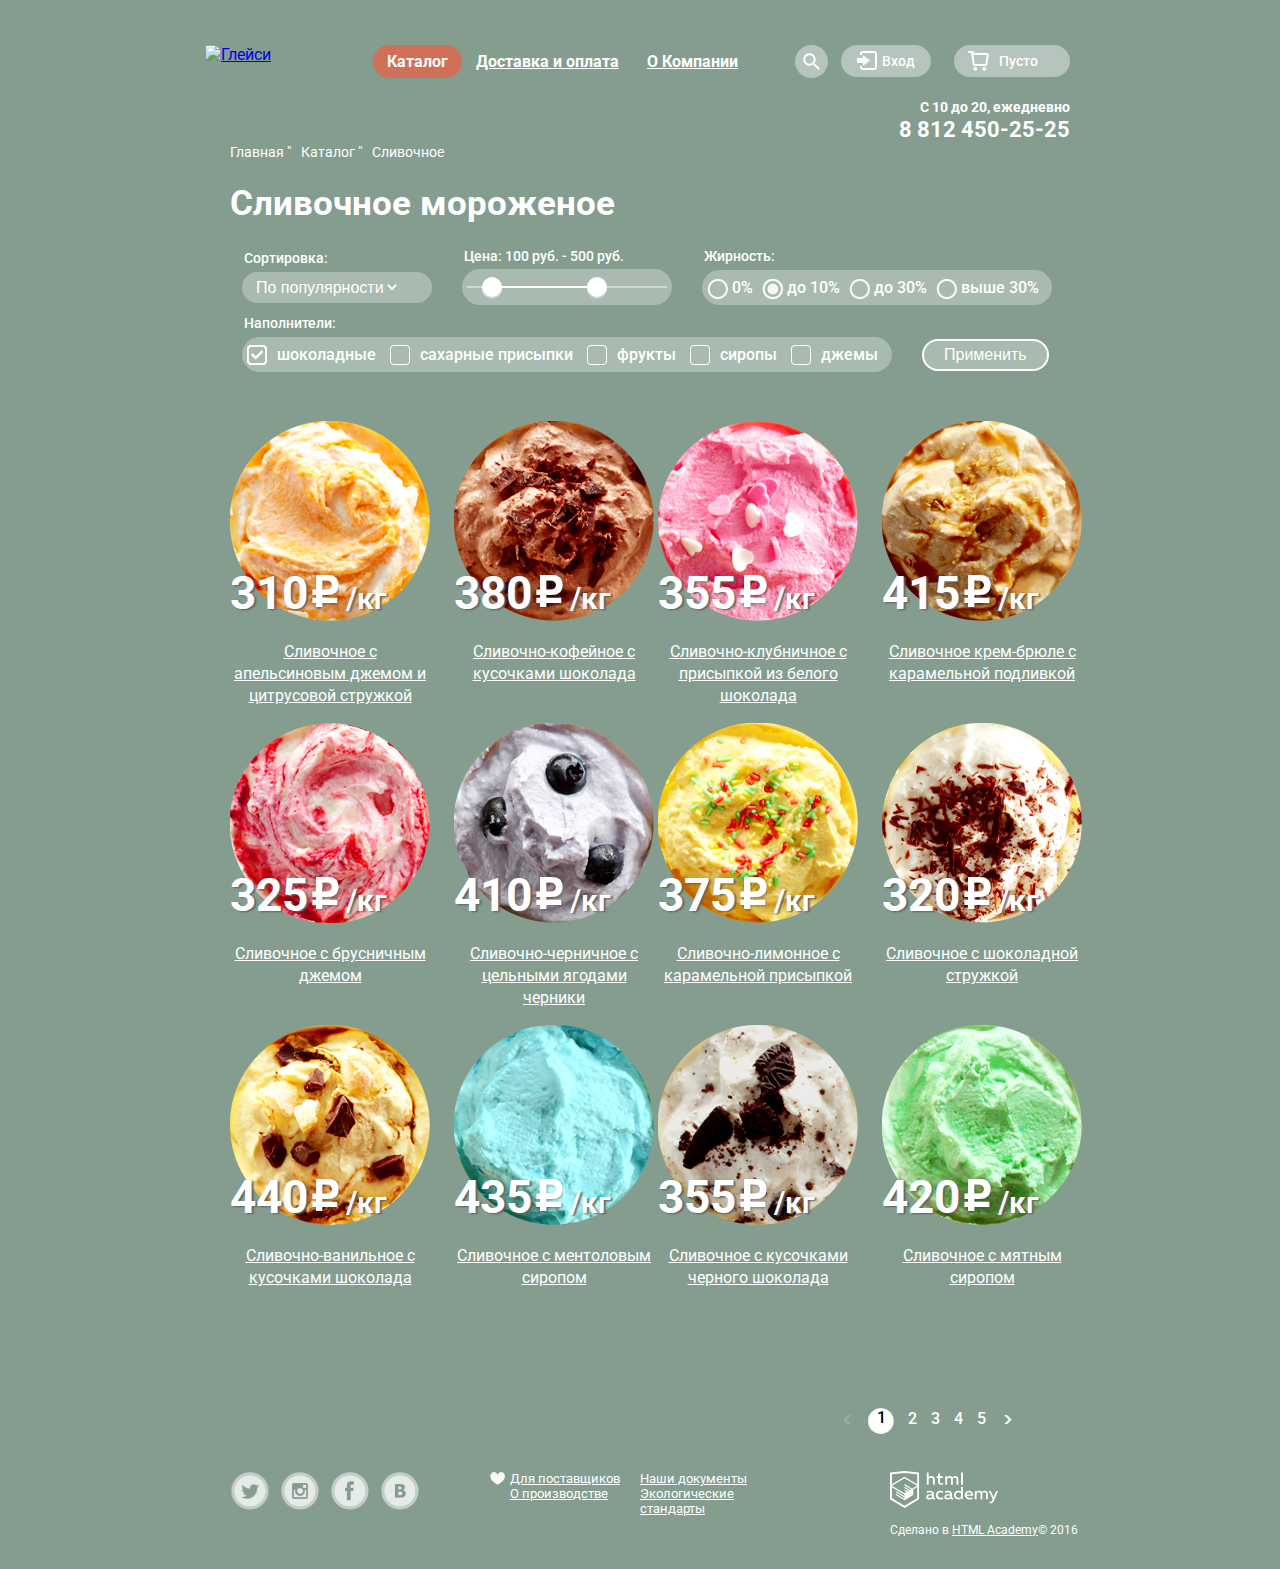
==== catalog.html @ 3b80d5b1 "Финал" ====
<!DOCTYPE html>
<html lang="ru">
  <head>
    <meta charset="utf-8">
    <title>gllacy-catalog</title>
    <link href="https://fonts.googleapis.com/css?family=Roboto:400,500,700,900&amp;subset=latin,cyrillic" rel="stylesheet" type="text/css">
    <link href="css/style.css" rel="stylesheet">
  </head>
  <body>

<div class="container">
  <header class="main_header clearfix">
    <div class="index_logo">
      <a href="index.html" class="logo"><img src="img/logo.svg" width="153" height="63" alt="Глейси"></a>
    </div>
    <nav class="main_navigation">
      <ul>
        <li>
          <a class="active" href="#">Каталог</a>
            <ul class="dropdown">
              <li><a class="new" href="#">Новинки</a></li>
              <li><a class="active" href="catalog.html">Сливочные</a></li>
              <li><a href="#">Щербеты</a></li>
              <li><a href="#">Фруктовый лед</a></li>
              <li><a href="#">Мелорин</a></li>
            </ul>
        </li>
        <li>
          <a href="#">Доставка и оплата</a>
        </li>
        <li>
          <a href="#">О Компании</a>
        </li>
      </ul>
    </nav>
    <div class="user_block">
      <div class="search">
        <i class="icon_search"></i>
        <div class="form_search">
          <form action="#">
            <input name="search" size="310" type="text" placeholder="что ищем?">
          </form>
        </div>
      </div>
      <div class="enter_block">
        <a class="login enter" href="#">Вход</a>
        <div class="enter_form">
          <form class="login_form" action="#" method="post">
            <input class="icon_user" type="text" name="login" placeholder="Электронная почта">
            <input class="icon_password" type="password"  name="password" placeholder="Пароль">
            <div class="clearfix chek">
              <a href="#">Забыли пароль?</a>
              <a href="#">Новая регистрация</a>
            </div>
            <button class="btn clik" type="submit">Войти</button>
          </form>
        </div>
      </div>
      <div class="basket_block">
        <a class="login basket" href="#">Пусто</a>
        <div class="basket_form">
          <table border="1">
            <tr class="level1">
             <td class="close_ic"><button class="close" type="button" title="Закрыть">Закрыть</button></td>
             <td class="image_ic"></td>
             <td class="name_ice_cream">Пломбир с апельсиновым джемом</td>
             <td class="volume_ic">1,5 кг х 200 руб.</td>
             <td class="price_ic">300 руб.</td>
           </tr>
            <tr class="level2">
              <td class="close_ic"><button class="close" type="button" title="Закрыть">Закрыть</button></td>
              <td class="image_ic"></td>
              <td class="name_ice_cream">Клубничный пломбир с присыпкой из белого шоколада</td>
              <td class="volume_ic">1,5 кг х 300 руб.</td>
              <td class="price_ic">450 руб.</td>
            </tr>
          </table>
          <p class="result">Итого: 750 руб.</p>
          <button class="clik btn" type="submit">Оформить заказ</button>
        </div>
      </div>
      <div class="header_contacts">
        С 10 до 20, ежедневно<br>
        <span>8 812 450-25-25</span>
      </div>
    </div>
  </header>

  <main class="content">
    <div class="breadcrumbs">
      <a class="btn-nav" href="index.html"> Главная "</a>
      <a class="btn-nav" href="#"> Каталог "</a>
      <span class="btn-nav"> Сливочное</span>
    </div>

  <div class="container-catalog">
    <h1 class="container-title">Сливочное мороженое</h1>
    <form action="#" method="get">
      <div class="sorting-price-fatness">
      <fieldset class="sorting">
        <legend> Сортировка: </legend>
          <div class="sorting-block">
          <select name="sorting" class="sorting">
            <option value="popular"> По популярности </option>
            <option value="price"> По цене </option>
            <option value="fat"> По жирности </option>
          </select></div>
      </fieldset>
      <fieldset class="price-range">
      <legend> Цена: <span class="100-500rub">100 руб. - 500 руб.</span> </legend>
        <div class="range-controls">
          <div class="scale">
            <div class="bar"></div>
          </div>
          <div class="toggle toggle-min"></div>
          <div class="toggle toggle-max"></div>
        </div>
        </fieldset>

      <fieldset class="fatness">
        <legend> Жирность: </legend>
        <div class="fatness-block">
          <input type="radio" name="fatness" value="0" id="fatness-field-id-0">
            <label for="fatness-field-id-0"> 0% </label>

          <input type="radio" name="fatness" value="10" id="fatness-field-id-10" checked>
            <label for="fatness-field-id-10"> до 10% </label>

          <input type="radio" name="fatness" value="30" id="fatness-field-id-30">
            <label for="fatness-field-id-30"> до 30% </label>

          <input type="radio" name="fatness" value="more30" id="fatness-field-id-more30">
            <label for="fatness-field-id-more30"> выше 30% </label>
            </div>
      </fieldset>
      </div>
      <div class="fillers-submit">
      <fieldset class="fillers">
        <legend> Наполнители: </legend>
          <div class="fillers-block">
          <input type="checkbox" name="fillers" value="cho" id="fillers-field-id-cho" checked>
            <label for="fillers-field-id-cho"> шоколадные </label>

          <input type="checkbox" name="fillers" value="sugar" id="fillers-field-id-sugar">
            <label for="fillers-field-id-sugar"> сахарные присыпки </label>

          <input type="checkbox" name="fillers" value="fruit" id="fillers-field-id-fruit">
            <label for="fillers-field-id-fruit"> фрукты </label>

          <input type="checkbox" name="fillers" value="sirop" id="fillers-field-id-sirop">
            <label for="fillers-field-id-sirop"> сиропы </label>

          <input type="checkbox" name="fillers" value="jam" id="fillers-field-id-jam">
            <label for="fillers-field-id-jam">джемы </label>
            </div>
      </fieldset>
      <fieldset class="fillers-submit">
        <input type="submit" value="Применить">
      </fieldset>
      </div>
    </form>

    <div class="catalog-images">
      <div class="ice-cream">
        <div class="ice-cream-img"><img src="img/1.png" alt="Апельсиновое" width="200" height="200"></div>
        <div class="ice-cream-price"><span class="price-rub">310</span> <span class="rub"></span><span class="kg"> /кг</span></div>
        <p class="hit-text"> Сливочное с апельсиновым джемом и цитрусовой стружкой</p>
      </div>

      <div class="ice-cream">
        <div class="ice-cream-img"><img src="img/2.png" alt="Шоколадное" width="200" height="200"></div>
         <div class="ice-cream-price"><span class="price-rub">380</span> <span class="rub"></span><span class="kg"> /кг</span> </div>
        <p class="hit-text"> Сливочно-кофейное с кусочками шоколада</p>
      </div>

      <div class="ice-cream">
        <div class="ice-cream-img"><img src="img/3.png" alt="Сливочно-клубничное" width="200" height="200"></div>
        <div class="ice-cream-price"><span class="price-rub">355</span> <span class="rub"></span><span class="kg"> /кг</span> </div>

        <p class="hit-text"> Сливочно-клубничное с присыпкой из белого шоколада </p>
      </div>

      <div class="ice-cream">
        <div class="ice-cream-img"><img src="img/4.png" alt="Крем-брюле" width="200" height="200"></div>
        <div class="ice-cream-price"><span class="price-rub">415</span> <span class="rub"></span><span class="kg"> /кг</span> </div>
        <p class="hit-text"> Сливочное крем-брюле с карамельной подливкой </p>
      </div>

      <div class="ice-cream">
        <div class="ice-cream-img"><img src="img/5.png" alt="Брусника" width="200" height="200"></div>
        <div class="ice-cream-price"><span class="price-rub">325</span> <span class="rub"></span><span class="kg"> /кг</span> </div>
        <p class="hit-text"> Сливочное с брусничным джемом </p>
      </div>

      <div class="ice-cream">
        <div class="ice-cream-img"><img src="img/6.png" alt="Черника" width="200" height="200"></div>
        <div class="ice-cream-price"><span class="price-rub">410</span> <span class="rub"></span><span class="kg"> /кг</span> </div>
        <p class="hit-text"> Сливочно-черничное с цельными ягодами черники </p>
      </div>

      <div class="ice-cream">
        <div class="ice-cream-img"><img src="img/7.png" alt="Лимон" width="200" height="200"></div>
        <div class="ice-cream-price"><span class="price-rub">375</span> <span class="rub"></span><span class="kg"> /кг</span> </div>
        <p class="hit-text"> Сливочно-лимонное с карамельной присыпкой </p>
      </div>

      <div class="ice-cream">
        <div class="ice-cream-img"><img src="img/8.png" alt="Сливочно-шоколадное" width="200" height="200"></div>
        <div class="ice-cream-price"><span class="price-rub">320</span> <span class="rub"></span><span class="kg"> /кг</span> </div>
        <p class="hit-text"> Сливочное с шоколадной стружкой </p>
      </div>

      <div class="ice-cream">
        <div class="ice-cream-img"><img src="img/9.png" alt="Сливочно-ванильное" width="200" height="200"></div>
        <div class="ice-cream-price"><span class="price-rub">440</span> <span class="rub"></span><span class="kg"> /кг</span> </div>
        <p class="hit-text"> Сливочно-ванильное с кусочками шоколада </p>
      </div>

      <div class="ice-cream">
        <div class="ice-cream-img"><img src="img/10.png" alt="Ментол" width="200" height="200"></div>
        <div class="ice-cream-price"><span class="price-rub">435</span> <span class="rub"></span><span class="kg"> /кг</span> </div>
        <p class="hit-text"> Сливочное с ментоловым сиропом </p>
      </div>

      <div class="ice-cream">
        <div class="ice-cream-img"><img src="img/11.png" alt="Черный шоколад" width="200" height="200"></div>
        <div class="ice-cream-price"><span class="price-rub">355</span> <span class="rub"></span><span class="kg"> /кг</span> </div>
        <p class="hit-text"> Сливочное с кусочками черного шоколада </p>
      </div>

      <div class="ice-cream">
        <div class="ice-cream-img"><img src="img/12.png" alt="Мятный сироп" width="200" height="200"></div>
        <div class="ice-cream-price"><span class="price-rub">420</span> <span class="rub"></span><span class="kg"> /кг</span> </div>
        <p class="hit-text"> Сливочное с мятным сиропом </p>
      </div>
      <div class="pagination">
        <div class="pagination-float">
        <a class="btn-catalog1" href="#"><span class="page-back">  </span> </a>
        <a class="btn-catalog2" href="#"><span class="page-black">1</span></a>
        <a class="btn-catalog" href="#">2</a>
        <a class="btn-catalog" href="#">3</a>
        <a class="btn-catalog" href="#">4</a>
        <a class="btn-catalog" href="#">5</a>
        <a class="btn-catalog1" href="#"> <span class="page-up">  </span></a>
        </div>
    </div>
    </div>
    </div>
  </main>


 <footer class="main-footer">
        <div class="container clearfix">
          <section class="footer-social">
            <a class="social-btn social-btn-twi" href="#"></a>
            <a class="social-btn social-btn-inst" href="#"></a>
            <a class="social-btn social-btn-fb" href="#"></a>
            <a class="social-btn social-btn-vk" href="#"></a>
          </section>
          <section class="footer-contacts">
            <a class="f-btn favourite" href="#">Для поставщиков</a>
            <a class="f-btn" href="#">Наши документы</a>
            <a class="f-btn" href="#">О производстве</a>
            <a class="f-btn" href="#">Экологические стандарты</a>
          </section>
          <section class="footer-copyright">
            <a class="btn" href="https://htmlacademy.ru"><img src="img/logo2.svg" alt="html academy"></a>
            <p>Сделано в  <a class="btn" href="https://htmlacademy.ru">HTML Academy</a>© 2016</p>
          </section>
        </div>
      </footer>
      </div>
        <script src="js/script.js"></script>
  </body>
</html>
---- css/style.css ----
body {
  min-width: 900px;
  margin: 0;
  background: #849d8f  no-repeat;
  background-size: 1062px auto;
  font-family: "Roboto", "Arial", sans-serif;
}
.main-header {

    outline-color: #fc6d0d;
}
.clearfix::after {
  content: "";

  display: table;
  clear: both;
}
.container {
  width: 860px;
  padding: 0 20px;
  margin: 0 auto;
}

/*MAIN-NAVIGATION*/

.index_logo {
  float: left;
  width: 168px;
  height: 64px;
  margin-top: 22px;
  margin-left: -5px;
}
.main_header {
  padding-top: 23px;
  -webkit-box-sizing: border-box;
   -moz-box-sizing: border-box;
        box-sizing: border-box;
}

.main_navigation{
  float: left;
  margin-top:22px;
}

.main_navigation ul {
  margin: 0;
  padding: 0;

  list-style: none;
  font-size: 0;
}

.main_navigation ul li {
  display: inline-block;
  vertical-align: top;
  position: relative;
  border-radius: 20px;

  font-size: 16px;
  line-height: 21px;
  font-weight: 700;
}

.main_navigation a {
  display: block;
  padding: 6px 14px;
  color: #fff;
  border-radius: 20px;
  text-decoration: underline;
}

.main_navigation .dropdown {
  position: absolute;
  top: 40px;
  width: 144px;
  background: #f8f7f4;
  border-radius: 10px;
  display: none;
  z-index: 10;
}

.main_navigation .dropdown li {
  display: block;
}

.dropdown li:first-child a:hover {
  border-radius: 10px 10px 0 0;
}

.dropdown li:last-child a:hover {
  border-radius: 0 0 10px 10px;
}

.main_navigation .dropdown::before {
  content: "";
  height: 15px;
  display: block;
  background: transparent;
  position: absolute;
  top: -10px;
  width: 100%;
}

.dropdown a {
  font-size: 14px;
  line-height: 18px;
  font-weight: 400;
  color: #343434;
  padding: 9px 0 9px 20px;
  border-radius: 0;

  text-decoration: none;
}

.main_navigation li:hover .dropdown {
  display: block;
}

.dropdown li a:hover {
  background: #fbded7;
}

.dropdown li a:active {
  background: #f6b5a5;
}

.main_navigation li a.active {
  background: #d07058;
  color: #fff;
  text-decoration: none;
}

li .new {
  border-bottom: 1px solid #d1d0ce;
}

a.new {
  display: block;
  font-size: 16px;
  line-height: 21px;
  font-weight: 700;
}

.main_navigation li:hover {
  background: #f8f7f4;
  border-radius: 20px;
}

.main_navigation li:active {
  background: #ededed;
  box-shadow: inset 0 4px 3px #696969;
}

.main_navigation li:hover a {
  color: #333;
  text-decoration: none;
}

.main_navigation li:hover a.active {
  color: #fff;
}

.ice-cream-wrap {
  overflow: hidden;
}

/*USER-BLOCK*/

.user_block {
  text-align: right;
  margin-top: 22px;
  float: right;
}

.search {
  position: relative;
  display: inline-block;
  margin-right: 7px;
  vertical-align: middle;
}

.search:hover .icon_search {
  background: #f8f7f4 url("../img/user_blog.png") 3px -142px no-repeat;
}
.icon_search {
  position: relative;
  display: block;
  width: 33px;
  height: 33px;
  border-radius: 100%;
  background: rgba(255, 255, 255, 0.4) url("../img/user_blog.png") 3px -115px no-repeat;
}
.search:hover .form_search {
  display: inline-block;
  vertical-align: top;
}

.form_search {
  position: absolute;
  display: none;
  right: 0px;
  top: 37px;

  font-size: 14px;
  line-height: 24px;
  color: #999;
  font-weight: 400;
  background: #f8f7f4;
  padding: 15px;
  border-radius: 5px;
  cursor: pointer;
}

 .form_search::before{
  content: "";
  height: 15px;
  display: block;
  background: transparent;
  position: absolute;
  top: -10px;
  width: 100%;
}

input {
  cursor: pointer;
  color: #333;
}

.form_search input {
  width: 312px;
  border: 1px solid #d3d3d2;
  border-radius: 5px;
  padding: 10px 0 10px 13px;
  box-sizing: border-box;
  height: 40px;
}

.form_search:hover input {
  border: 2px solid #9a9a9a;
  box-sizing: border-box;
  padding: 0 12px;
}

.form_search:focus input {
  border: 2px solid #8fbdec;
  border-radius: 5px;
  }

.login {
  left: 0;
  display: inline-block;
  vertical-align: middle;

  font-size: 14px;
  line-height: 18px;
  color: #fff;
  font-weight: 500;
  text-decoration: none;
  border-radius: 20px;
  background: rgba(255, 255, 255, 0.4);
}

.login:hover {
  background: #f8f7f4;
  color: #333;
}

.enter_block {
  display: inline-block;
  vertical-align: top;
  position: relative;
}

.enter_block:hover .enter {
  background: #f8f7f4;
  color: #333;
}

.enter_block:hover .enter::before {
  background-position: -5px -94px;
}

.enter {
  position: relative;
  padding: 7px 16px 7px 41px;
}

.enter::before {
  content: "";
  position: absolute;
  top: 5px;
  left: 16px;
  width: 22px;
  height: 22px;
  background: url("../img/user_blog.png") -5px -64px no-repeat;
}

.enter:hover::before {
  background-position: -5px -94px;
}

.enter_form {
  display: none;
  position: absolute;
  right: 0;
  top: 36px;
  width: 271px;
  border-radius: 10px;
  padding: 20px 15px 10px 15px;
  color: #333;
  z-index: 10;
  background: #f8f7f4;
  -webkit-box-sizing: border-box;
   -moz-box-sizing: border-box;
        box-sizing: border-box;
}

.enter_form::before{
 content: "";
 height: 15px;
 display: block;
 background: rgba(255, 255, 255, 0);
 position: absolute;
 top: -10px;
 width: 100%;
}

.enter_form a {
  font-size: 13px;
  line-height: 24px;
  color: #333;
  font-weight: 400;
}

.enter_block:hover .enter_form {
  display: block;
}

input.icon_password, input.icon_user {
  width: 241px;
  margin-bottom: 9px;
  padding: 9px 0 6px 11px;

  font-size: 14px;
  line-height: 24px;
  color: #333;

  background-color: #fff;
  border: 1px solid #d3d3d2;
  border-radius: 6px;
  -webkit-box-sizing: border-box;
   -moz-box-sizing: border-box;
        box-sizing: border-box;
}

.enter_form .btn {
  margin-right: 12px;
  margin-top: 3px;
  padding: 5px 27px;
}

.chek {
  float: right;
  display: inline-block;
  vertical-align: top;
  width: 125px;
  text-align: left;
}

.basket_block {
  display: inline-block;
  vertical-align: top;
  position: relative;
}

.basket_block:hover .basket {
  background: #f8f7f4;
  color: #333;
}

.basket_block:hover .basket::before {
  background-position: -5px -35px;
}

.basket {
  position: relative;
  padding: 7px 32px 7px 45px;
  margin-left: 10px;
}

.basket::before {
  content: "";
  position: absolute;
  top: 6px;
  left: 14px;
  width: 21px;
  height: 20px;
  margin: 0;
  font-size: 0;
  background: url("../img/user_blog.png") -5px -5px no-repeat;
}

.basket:hover::before {
  background-position: -5px -35px;
}

.basket_form .btn {
  font-size: 15px;
  padding: 5px 22px;
  margin-top: 15px;
  float: right;
}

.basket_form {
  display: none;
  position: absolute;
  text-align: left;
  right: 0px;
  top: 37px;
  width: 539px;
  border-radius: 10px;
  padding: 6px 16px 20px 8px;
  z-index: 10;
  background: #f8f7f4;
  -webkit-box-sizing: border-box;
  -moz-box-sizing: border-box;
  box-sizing: border-box;
}

.basket_block:hover .basket_form {
  display: block;
}

.basket_form table {
  font-size: 13px;
  line-height: 17px;
  font-weight: 400;
  color: #333;
  border: none;
  margin-top: 7px;
  margin-bottom: 29px;
}

.basket_form tr {
  height: 54px;
  vertical-align: center;
}

.basket_form td {
  border: none;
}

.close_ic {
  position: relative;
  width: 25px;
  width: 11px;
  height: 11px;
  background:  url("../img/Х.png") no-repeat 50% 50%;

}

.close_ic button {
  left: 0px;
}

.image_ic {
 width: 40px;
 height: 34px;
 background:  url("../img/Х.png") no-repeat 50% 50%;
}

.level1 .image_ic {
  background: url("../img/icecream_mini_1.png") 5px 10px no-repeat;
}

.level2 .image_ic {
  background: url("../img/icecream_mini_2.png") 5px 10px no-repeat;
}

.name_ice_cream {
  padding-left: 15px;
  width: 230px;
}

.level2 .name_ice_cream {
  padding-top: 13px;
}

.volume_ic {
  width: 128px;
  text-align: end;
}

.price_ic {
  width: 75px;
  text-align: end;
  padding-right:16px;
}

p.result {
  font-size: 15px;
  font-weight: 700;
  line-height: 19px;
  color: #333;
  margin-top: 5px;
  margin-right: 5px;
  text-align: right;
}

.basket_form::before{
 content: "";
 height: 15px;
 display: block;
 background: rgba(255, 255, 255, 0);
 position: absolute;
 top: -10px;
 width: 100%;
}

.header_contacts {
  margin-top: 20px;
  font-size: 14px;
  line-height: 18px;
  color: #fff;
  font-weight: 700;
}

.header_contacts span {
  font-size: 22px;
  line-height: 28px;
}

.clik {
  background: #f26843;
  background: -moz-linear-gradient(top, #f26843 0%, #e74a35 100%);
  background: -webkit-linear-gradient(top, #f26843 0%, #e74a35 100%);
  background: linear-gradient(to bottom, #f26843 0%, #e74a35 100%);
  border-radius: 100px;
  box-shadow: 0 2px 2px rgba(172, 16, 0, 0.64);
}

.clik:hover {
  background: -moz-linear-gradient(top, #f58669 0%, #ec6f5e 100%);
  background: -webkit-linear-gradient(top, #f58669 0%, #ec6f5e 100%);
  background: linear-gradient(to bottom, #f58669 0%, #ec6f5e 100%);
  box-shadow: 0 2px 2px rgba(172, 16, 0, 1);
  }

.clik:active {
  background: -moz-linear-gradient(top, #d84732 0%, #e1613e 100%);
  background: -webkit-linear-gradient(top, #d84732 0%, #e1613e 100%);
  background: linear-gradient(to bottom, #d84732 0%, #e1613e 100%);
  box-shadow: inset 0 2px 2px rgba(172, 16, 0, 1);
  }



/*СЛАЙДЕР*/
body > input[type="radio"] {
  display: none;
}
.site-wrapper{
	min-width: 900px;
	min-height: 100vh; /* для демо */

	background-repeat: no-repeat;
	transition: background-image 0.5s ease,
	background-color 0.5s ease;

}
.site-wrapper:before,
.site-wrapper:after {
  content: "";

  visibility: hidden;
}

.site-wrapper:before,
.site-wrapper:after {
  background-image: url("../img/icecream.png") ;
}

.site-wrapper:after {
  background-image: url("../img/icecream.png") ;
}
.content-wrapper {
  width: 900px;
  margin: 0 auto;
  padding: 0 20px;
}
.slider {
  position: relative;

  padding-top: 270px;

  text-align: center;
  color: #ffffff;
}
.slide {
  display: none;
}
.slide-title {
  width: 700px;
  margin: 0 auto;
  margin-bottom: 30px;

  font-weight: 800;
  font-size: 60px;
}
.slide-btn {
  display: inline-block;
  padding: 12px 50px;

  font-weight: 600;
  font-size: 31px;
  line-height: 41px;
  vertical-align: top;
  color: #ffffff;
  text-decoration: none;
  text-shadow: 0 2px 5px rgba(160, 32, 11, 0.76);

  background: #f26843;
  background:    -moz-linear-gradient(top, #f26843 0%, #e74a35 100%);
  background: -webkit-linear-gradient(top, #f26843 0%, #e74a35 100%);
  background:         linear-gradient(to bottom, #f26843 0%, #e74a35 100%);
  border-radius: 100px;
  box-shadow: 0 2px 2px rgba(172, 16, 0, 0.64);
}
.slide-btn:hover {
  background:    -moz-linear-gradient(top, #f58669 0%, #ec6f5e 100%);
  background: -webkit-linear-gradient(top, #f58669 0%, #ec6f5e 100%);
  background:         linear-gradient(to bottom, #f58669 0%, #ec6f5e 100%);
  box-shadow: 0 2px 2px rgba(172, 16, 0, 1);
}

.slide-btn:active {
  background:    -moz-linear-gradient(top, #d84732 0%, #e1613e 100%);
  background: -webkit-linear-gradient(top, #d84732 0%, #e1613e 100%);
  background:         linear-gradient(to bottom, #d84732 0%, #e1613e 100%);
  box-shadow: inset 0 2px 2px rgba(172, 16, 0, 1);
}
.slider-controls {
  position: absolute;
  bottom: 25px;
  left: 0;
  z-index: 20;

  font-size: 0;
}
.slider-controls label {
  display: inline-block;
  width: 17px;
  height: 17px;
  margin-right: 8px;

  vertical-align: top;

  background-color: transparent;
  border: 2px solid #ffffff;
  border-radius: 50%;
  cursor: pointer;
}

#btn-1:checked ~ .site-wrapper #slide1,
#btn-2:checked ~ .site-wrapper #slide2,
#btn-3:checked ~ .site-wrapper #slide3 {
  display: block;
}
#btn-1:checked ~ .site-wrapper {
  background: #849d8f url("../img/icecream.png") 50% 0 no-repeat;
}

#btn-2:checked ~ .site-wrapper {
  background: #8996a6 url("../img/icecream2.png") 50% 0 no-repeat;
}

#btn-3:checked ~ .site-wrapper {
  background: #9d8b84 url("../img/icecream3.png") 50% 0 no-repeat;
}

#btn-1:checked ~ .site-wrapper label[for="btn-1"],
#btn-2:checked ~ .site-wrapper label[for="btn-2"],
#btn-3:checked ~ .site-wrapper label[for="btn-3"] {
  background-color: #ffffff;
}

.clearfix::after {
  content: "";

  display: table;
  clear: both;
}


/*МАЛИНКА ДАРОМ*/

.promo {
  width: 860px;
  margin:40px auto 40px;
  height:229px;
}
.promo-block {
  width: 420px;
  min-height: 229px;
  color:white;
  padding: 23px 20px;
  font-weight:bold;
  box-sizing: border-box;
}
.promo-left{
	float: left;
	background-image:  url("../img/malina_bg.png");
	margin-right:20px;
}
.promo-right{
	float: right;
	background-image:  url("../img/choco_bg.png");
}
.promo-title {
	font-size:35px;
	line-height: 1;
	color: inherit;
  margin: 0;
}
.promo-text {
	font-size: 18px;
  line-height: 20px;
  margin: 0;
  padding-top:20px;
}
.btn-3{
	display: inline-block;
  padding: 12px 25px;

  font-weight: 600;
  font-size: 18px;
  line-height: 28px;
  vertical-align: top;
  color: #ffffff;
  text-decoration: none;
  text-shadow: 0 2px 5px rgba(160, 32, 11, 0.76);

  background: #f26843;
  background:    -moz-linear-gradient(top, #f26843 0%, #e74a35 100%);
  background: -webkit-linear-gradient(top, #f26843 0%, #e74a35 100%);
  background:         linear-gradient(to bottom, #f26843 0%, #e74a35 100%);
  border-radius: 100px;
  box-shadow: 0 2px 2px rgba(172, 16, 0, 0.64);
}
.btn-3:hover{
  background:    -moz-linear-gradient(top, #f58669 0%, #ec6f5e 100%);
  background: -webkit-linear-gradient(top, #f58669 0%, #ec6f5e 100%);
  background:         linear-gradient(to bottom, #f58669 0%, #ec6f5e 100%);
  box-shadow: 0 2px 2px rgba(172, 16, 0, 1);
}

.btn-3:active {
  background:    -moz-linear-gradient(top, #d84732 0%, #e1613e 100%);
  background: -webkit-linear-gradient(top, #d84732 0%, #e1613e 100%);
  background:         linear-gradient(to bottom, #d84732 0%, #e1613e 100%);
  box-shadow: inset 0 2px 2px rgba(172, 16, 0, 1);
}
.btn-3 {
  position: relative;
  left:190px;
  bottom:-20px;
}


/*КАРТИНКИ ГЛАВНАЯ*/

.ice-cream-list {
  font-size: 0;
}
.ice-cream {
  display: inline-block;
  vertical-align: top;
  margin: 0 20px 0 0;
  width: 200px;
  font-size: 16px;
  position: relative;
}
.ice-cream:hover{
  background-color: #a7b8ad;
}
.ice-cream:nth-child(2n) {
  margin: 0;
}
.ice-cream-img img{
	display:inline-block;
}

.hit-text{
  font-size: 16px;
  color:white;
  text-decoration: underline;
  text-align: center;
  line-height: 22px;
}


.hit{
  position: absolute;
  top:10px;
  display: inline-block;
  width: 61px;
  height: 61px;
  border-radius: 100px;
  text-decoration: none;
   background-image: url("../img/hit2.png");
}
.ice-cream-price {
  position: absolute;
  top: 145px;
}
.price-rub{
  font-size: 46px;
  color:white;
  text-shadow:#606261 2px 1px 2px;
  font-weight: 700;
}
.rub{
  display: inline-block;
  width:27px;
  height: 36px;
  text-shadow:#606261 2px 1px 2px;
  background:  url("../img/rubl.svg") no-repeat 50% 50%;
}
.kg{
  font-size: 30px;
  color:white;
  text-shadow:#606261 2px 1px 2px;
  font-weight: 600;
}



/*ВАФЛЯ*/

.info {
	background-image:  url("../img/vafl_bg.jpg");
	border-radius: 10px;
  padding: 30px 20px;
  margin: 40px auto 40px;
}
.info-list{
  font-size: 0;
}
.info-item {
  width: 400px;
  display: inline-block;
  vertical-align: top;
  margin: 0 20px 10px 0;
  padding: 0 0 0 50px;
  box-sizing: border-box;
  font-size: 16px;
  line-height: 22px;
  color:black;
  position: relative;
}
.info-item img {
  position: absolute;
  left: 0;
  top: 0;
}
.info-item:nth-child(2n) {
  margin: 0 0 10px;
}
.info-title{
  font-size: 24px;
  line-height: 30px;
  font-weight: 500;
  color:#323232;
  margin: 0 0 10px;
  max-width: 720px;
}
.info-text {
  margin: 0;
}
/*10 способов сервировки + почта*/

.news-mailng {
  margin: 20px 0;
}
.news {
	float:left;
	width: 420px;
  padding: 20px;
  box-sizing: border-box;
	min-height: 220px;
	background-image:  url("../img/strawberry_bg.png");

}
.news-text{

	font-size:16px;
	line-height:normal;
	color:#353535;
	font-weight:medium;
	font-weight: 500;
}
.news-10-sposobov{
	font-size:24px;
	line-height:normal;
	color:#353535;
	font-weight:bold;
  font-weight: 700;

}
.news-10-sposobov:hover{
  color:#ec593c;
}
.mailing{
	float:right;
	width: 420px;
	min-height: 220px;
	background-image: url("../img/email_bg.png");


}
.mailng-text{
	font-size:16px;
	line-height:normal;
	color:#353535;
	font-weight:bold;
  margin-left:20px;


}
.email-form{
  margin-left: 20px;
}
.email-form input[type="text"]{

  color: #999999;
  font-size: 14px;
  font-weight: 400;
  margin: 0;
  margin-bottom: 10px;
  padding: 8px 8px;
  padding-right: 40px;
  border-radius: 5px;
}
.email-form .email-btn{
  display: inline-block;
  padding: 10px 20px;

  font-weight: 700;
  font-size: 15px;
  line-height: 24px;
  vertical-align: top;
  color: #ffffff;
  text-decoration: none;
  text-shadow: 0 2px 5px rgba(160, 32, 11, 0.76);

  background: #f26843;
  background:    -moz-linear-gradient(top, #f26843 0%, #e74a35 100%);

  background:         linear-gradient(to bottom, #f26843 0%, #e74a35 100%);
  border-radius: 100px;

}

.email-btn:hover{
  background:    -moz-linear-gradient(top, #f58669 0%, #ec6f5e 100%);
  background: -webkit-linear-gradient(top, #f58669 0%, #ec6f5e 100%);
  background:         linear-gradient(to bottom, #f58669 0%, #ec6f5e 100%);
  box-shadow: 0 2px 2px rgba(172, 16, 0, 1);
}



.map{

	min-height: 429px;
	background:  url("../img/map.jpg") 50% 50% no-repeat;
}
.map .pin-image{
  position: relative;;
  top: 100px;
  left:600px;
  display: inline-block;
  width: 218px;
  height: 139px;
  background: url("../img/pin.png") no-repeat 10% 50%;

}
.map-address form{
  display: none;
}
.map-address .address-btn:hover form{
display: block;
}
.map .container{
	position:relative;
	top:-100px;
	left:250px;
	width:302px;
	height:307px;
	border-radius: 5%;
	background-color: white;
	padding-left:30px;
	padding-top:30px;
}



}
.address-text-1{

font-weight: 400;
	font-size:14px;
	line-height:20px;
	color:black;
	text-align: left;

}
.address-text-2{

  font-weight: 700;
	font-size:18px;
	font-weight: bold;
	line-height:24px;
	color:black;
	text-align: left;
  margin-top: -15px;

}

.address-btn{
	display: inline-block;
  padding: 12px 25px;

  font-weight: 600;
  font-size: 18px;
  line-height: 28px;
  vertical-align: top;
  color: #ffffff;
  text-decoration: none;
  text-shadow: 0 2px 5px rgba(160, 32, 11, 0.76);

  background: #f26843;
  background:    -moz-linear-gradient(top, #f26843 0%, #e74a35 100%);
  background: -webkit-linear-gradient(top, #f26843 0%, #e74a35 100%);
  background:         linear-gradient(to bottom, #f26843 0%, #e74a35 100%);
  border-radius: 100px;
  box-shadow: 0 2px 2px rgba(172, 16, 0, 0.64);
}
}
.address-btn:hover{
  background:    -moz-linear-gradient(top, #f58669 0%, #ec6f5e 100%);
  background: -webkit-linear-gradient(top, #f58669 0%, #ec6f5e 100%);
  background:         linear-gradient(to bottom, #f58669 0%, #ec6f5e 100%);
  box-shadow: 0 2px 2px rgba(172, 16, 0, 1);
}

.address-btn:active {
  background:    -moz-linear-gradient(top, #d84732 0%, #e1613e 100%);
  background: -webkit-linear-gradient(top, #d84732 0%, #e1613e 100%);
  background:         linear-gradient(to bottom, #d84732 0%, #e1613e 100%);
  box-shadow: inset 0 2px 2px rgba(172, 16, 0, 1);
}
.address-btn {
  position: relative;
  bottom:0px;
  left:25px;
}
.name-form {
  position: absolute;
}
.map-address {
  position: relative;
}
.name-form label {
  display: block;
  padding: 20px 25px;
  border-radius: 10px;
  background: #f8f7f4;
}
.name-form input[type="text"]{
  width: 265px;
  border: 1px solid rgba(178,178,178,.52);
  display: block;
  color: #9b9b9b;
  font-size: 16px;
  font-weight: 400;
  line-height: 42px;
  height: 42px;
  padding: 0 14px;
  border-radius: 5px;
}

/*FOOTER*/

.main-footer {
  margin: 0;
  padding-top: 20px;
  padding-bottom: 20px;
}

.footer-social{
	float:left;
	width: 220px;
  font-size: 0;

}
.footer-social a {
  margin-right: 10px;
}
.social-btn{
  width:40px;
  height:40px;
  font-size: 0;
  display: inline-block;
  vertical-align: top;
  position: relative;


}
.social-btn::before{
  content: "";
  position: absolute;
  top: 50%;
  left:50%;
    transform: translate(-50%, -50%);
  background-image: url("../img/sprite.png");
  background-repeat: no-repeat;
}
.social-btn-twi::before{
  width: 39px;
  height: 38px;
  background-position: -5px -527px;
}
.social-btn-inst::before{
 width: 38px;
    height: 38px;
    background-position: -5px -361px;
}
.social-btn-fb::before{
    width: 38px;
    height: 38px;
    background-position: -5px -204px;
}
.social-btn-vk::before{
    width: 38px;
    height: 38px;
    background-position: -5px -625px;
}

.footer-contacts{
	float:left;
	width: 320px;

  color: white;
  padding: 0 0 0 60px;
  box-sizing: border-box;
  font-size: 0;
}

.footer-contacts a{
  font-size: 13px;
  color:white;
  display: inline-block;
  vertical-align: top;
  width: 50%;
  box-sizing: border-box;
}
.footer-contacts::before{
  content: "";
  position: absolute;
  top: 50%;
  left:50%;
    transform: translate(-50%, -50%);
  background-image: url("../img/sprite.png");
  background-repeat: no-repeat;
}
.footer-contacts a:hover{
  color:#ec593c;
}
.footer-copyright{
	float:right;
	width: 200px;
  color:white;
  font-size: 12px;
}
.footer-copyright a{
  color:white;
}
/*Каталог*/
.content{
  width: 860px;
  padding: 0 20px;
  margin: 0 auto;
}
.breadcrumbs{
  width: 250px;
  min-height: 15px;
  font-weight: 400;
  font-size: 14px;
  color:white;
  text-decoration: none;

  margin-bottom: 10px;
  text-align: left;
}
.breadcrumbs a{

  color:white;
  text-decoration: none;
}
.btn-nav{
  margin-right:7px;
}


.search,
.enter,
.basket {
  display: inline-block;
  vertical-align: top;
}
.search,
.enter {
  margin: 0 9px 0 0;
}
.favourite {
  position: relative;
}
.favourite::after {
  content: "";
  position: absolute;
  width: 15px;
  height: 13px;
  background-position: -5px -252px;
  background-image: url("../img/sprite.png");
  background-repeat: no-repeat;
  left: -20px;
  top: 1px;
}
/*SPTITES*/
.sprite {
    background-image: url("../img/sprite.png");
    background-repeat: no-repeat;
    display: block;
}

.sprite {
    width: 11px;
    height: 11px;
    background-position: -5px -5px;
}

.sprite-basket {
    width: 21px;
    height: 20px;
    background-position: -5px -26px;
}

.sprite-basket_red {
    width: 21px;
    height: 20px;
    background-position: -5px -56px;
}

.sprite-checkbox {
    width: 20px;
    height: 20px;
    background-position: -5px -86px;
}

.sprite-checkbox_on {
    width: 20px;
    height: 20px;
    background-position: -5px -116px;
}

.sprite-enter {
    width: 21px;
    height: 19px;
    background-position: -5px -146px;
}

.sprite-enter_black {
    width: 21px;
    height: 19px;
    background-position: -5px -175px;
}

.sprite-fb {
    width: 38px;
    height: 38px;
    background-position: -5px -204px;
}

.sprite-heart {
    width: 15px;
    height: 13px;
    background-position: -5px -252px;
}

.sprite-icecream_mini1 {
    width: 33px;
    height: 33px;
    background-position: -5px -275px;
}

.sprite-icecrean_mini2 {
    width: 33px;
    height: 33px;
    background-position: -5px -318px;
}

.sprite-insta {
    width: 38px;
    height: 38px;
    background-position: -5px -361px;
}

.sprite-lupa {
    width: 17px;
    height: 17px;
    background-position: -5px -409px;
}

.sprite-lupa_black {
    width: 17px;
    height: 17px;
    background-position: -5px -436px;
}

.sprite-radiobtn {
    width: 21px;
    height: 22px;
    background-position: -5px -463px;
}

.sprite-radiobtn_on {
    width: 21px;
    height: 22px;
    background-position: -5px -495px;
}

.sprite-twi {
    width: 39px;
    height: 38px;
    background-position: -5px -527px;
}

.sprite-twi_on {
    width: 41px;
    height: 40px;
    background-position: -5px -575px;
}

.sprite-vk {
    width: 38px;
    height: 38px;
    background-position: -5px -625px;
}




/*Контейнер-каталог*/
.container-catalog{
  width: 860px;
  margin: 0 auto;
}
.container-catalog fieldset{
  border:none;
  margin-left: 0;
}
.container-title{
  font-weight: 700;
  font-size: 35px;
  color:white;
}
.container-catalog legend{
  font-size: 14px;
  font-weight: 500;
  color: white;
}
.sorting-price-fatness fieldset{
  display: inline-block;
  vertical-align: middle;
}
.sorting-block{
  background-color: #a9bab0;
  border-radius: 50px;
  width:190px;
  padding:6px 0 6px;

}

.sorting select{
  color:white;
  font-size: 16px;
  font-weight: 500;
  background-color: #a9bab0;
  border:none;
  margin-left: 10px;
}
.price-range{
  width: 190px;

}
.range-controls{
  position: relative;
    width: 200px;
  background-color: #a9bab0;
  border-radius: 50px;
  height:19px;

  padding-top:17px;

  padding-right: 5px;
  padding-left: 5px;

}
.range-controls .scale {
  height: 2px;
  background: #d1d9d2;
}

.range-controls .bar {
  width: 50%;
  height: 2px;
  background: white;
  margin-left: 20px;
}
.range-controls .toggle {
  position: absolute;
  top: 8px;
  left: 0px;
  width: 4px;
  height: 4px;
  border: 8px solid #fff;
  border-radius: 50%;
  background: white;
  box-shadow: 0 2px 1px 0 #cfcfcf;
  cursor: pointer;
}
.range-controls .toggle-min {
  left: 20px;
}

.range-controls .toggle-max {
  left: 125px;
}

/*ЖИРНОСТЬ*/

.fatness-block{
background-color: #a9bab0;
  border-radius: 50px;
  width: 350px;
  padding:8px 0 8px;

}
.fatness-block input{
  display: inline;
  padding: 5px 5px;
}
.fatness-block label{
  font-size: 16px;
  font-weight: 500;
  color:white;

   }
.fatness input[type="radio"]{
  display: none;
}
.fatness input[type="radio"] +label{
  display: inline-block;
  position: relative;
  cursor: pointer;
  margin-left: 5px;
  padding-left: 25px;
}

.fatness input[type="radio"] +label::before{
  content: "";
  display: block;
  position: absolute;
  top:0;
  left: 0;
  background-image: url("../img/sprite.png");
  background-repeat: no-repeat;
  width: 21px;
    height: 22px;
    background-position: -5px -463px;
}
.fatness input[type="radio"]:checked +label::after{
  content:"";
  position: absolute;
  top:0;
  left: 0;
  background-image: url("../img/sprite.png");
  background-repeat: no-repeat;
  width: 21px;
    height: 22px;
    background-position: -5px -495px;
}



/*НАПОЛНИТЕЛИ*/

.fillers-submit{
  margin-bottom: 20px;
}

.fillers-block{
  width: 650px;
  background-color:#a9bab0;
   border-radius: 50px;
   padding:8px 0 8px;
}
.fillers-block label{
  font-size: 16px;
  font-weight: 500;
  color:white;
}
.fillers-submit fieldset{
  display: inline-block;
}
.fillers-submit .fillers{
  width:600px;
  }

.fillers-submit .fillers-submit{
  width:130px;
  }
.fillers-submit input{
  font-size: 16px;
  font-weight: 500;
  color:white;
  background-color:#a9bab0;
  border-radius: 50px;
  border: 2px solid white;
  padding: 5px 20px;
  cursor: pointer;
}
 .fillers input[type="checkbox"]{
  display: none;
}
.fillers input[type="checkbox"] +label{
  display: inline-block;
  position: relative;
  cursor: pointer;
  margin:0px 5px;
  padding-left: 30px;
}

.fillers input[type="checkbox"] +label::before{
  content: "";
  display: block;
  position: absolute;
  top:0;
  left: 0;
  background-image: url("../img/sprite.png");
  background-repeat: no-repeat;
  width: 20px;
    height: 20px;
    background-position: -5px -86px;
}
.fillers input[type="checkbox"]:checked +label::after{
  content:"";
  position: absolute;
  top:0;
  left: 0;
  background-image: url("../img/sprite.png");
  background-repeat: no-repeat;
  width: 20px;
    height: 20px;
    background-position: -5px -116px;
}


/*PAGINATION*/
.pagination{
  position: relative;
  margin-top: 100px;
  margin-bottom: 40px;
  width:860px;
  float: right;
}
.pagination-float{
  width: 250px;
  float:right;
}
.pagination a {
  color: white;
  font-size: 16px;
  font-weight: 500;
  text-decoration: none;
  text-align: center;
  vertical-align: middle;
  margin-right: 10px;
}
.page-black{
  color:black;
}
.btn-catalog a{
  color:white;
  font-size: 16px;
    font-weight: 500;
  text-decoration: none;
}
.btn-catalog1 .page-back{
  position: relative;
  display: inline-block;
  width: 14px;
  height: 9px;
  background:  url("../img/page_back.png") no-repeat 50% 50%;
}
 .btn-catalog1 .page-up{
  position: relative;
  display: inline-block;
  width: 14px;
  height: 9px;
  cursor: pointer;
 background:  url("../img/page_up.png") no-repeat 50% 50%;
 margin-right: 0;
}
.btn-catalog2{
  position: relative;
  top:3px;
  display: inline-block;
  width: 26px;
  height: 26px;
  background:  url("../img/page.png") no-repeat 70% 50%;
}
.pagination .btn-catalog2 a{
  color:black;
}

.btn-catalog:hover{
  color:white;
  display: inline-block;
   width: 26px;
  height: 26px;
  cursor: pointer;
 background:  url("../img/pagehover.png") no-repeat 70% 50%;
 opacity: 0.7;
}
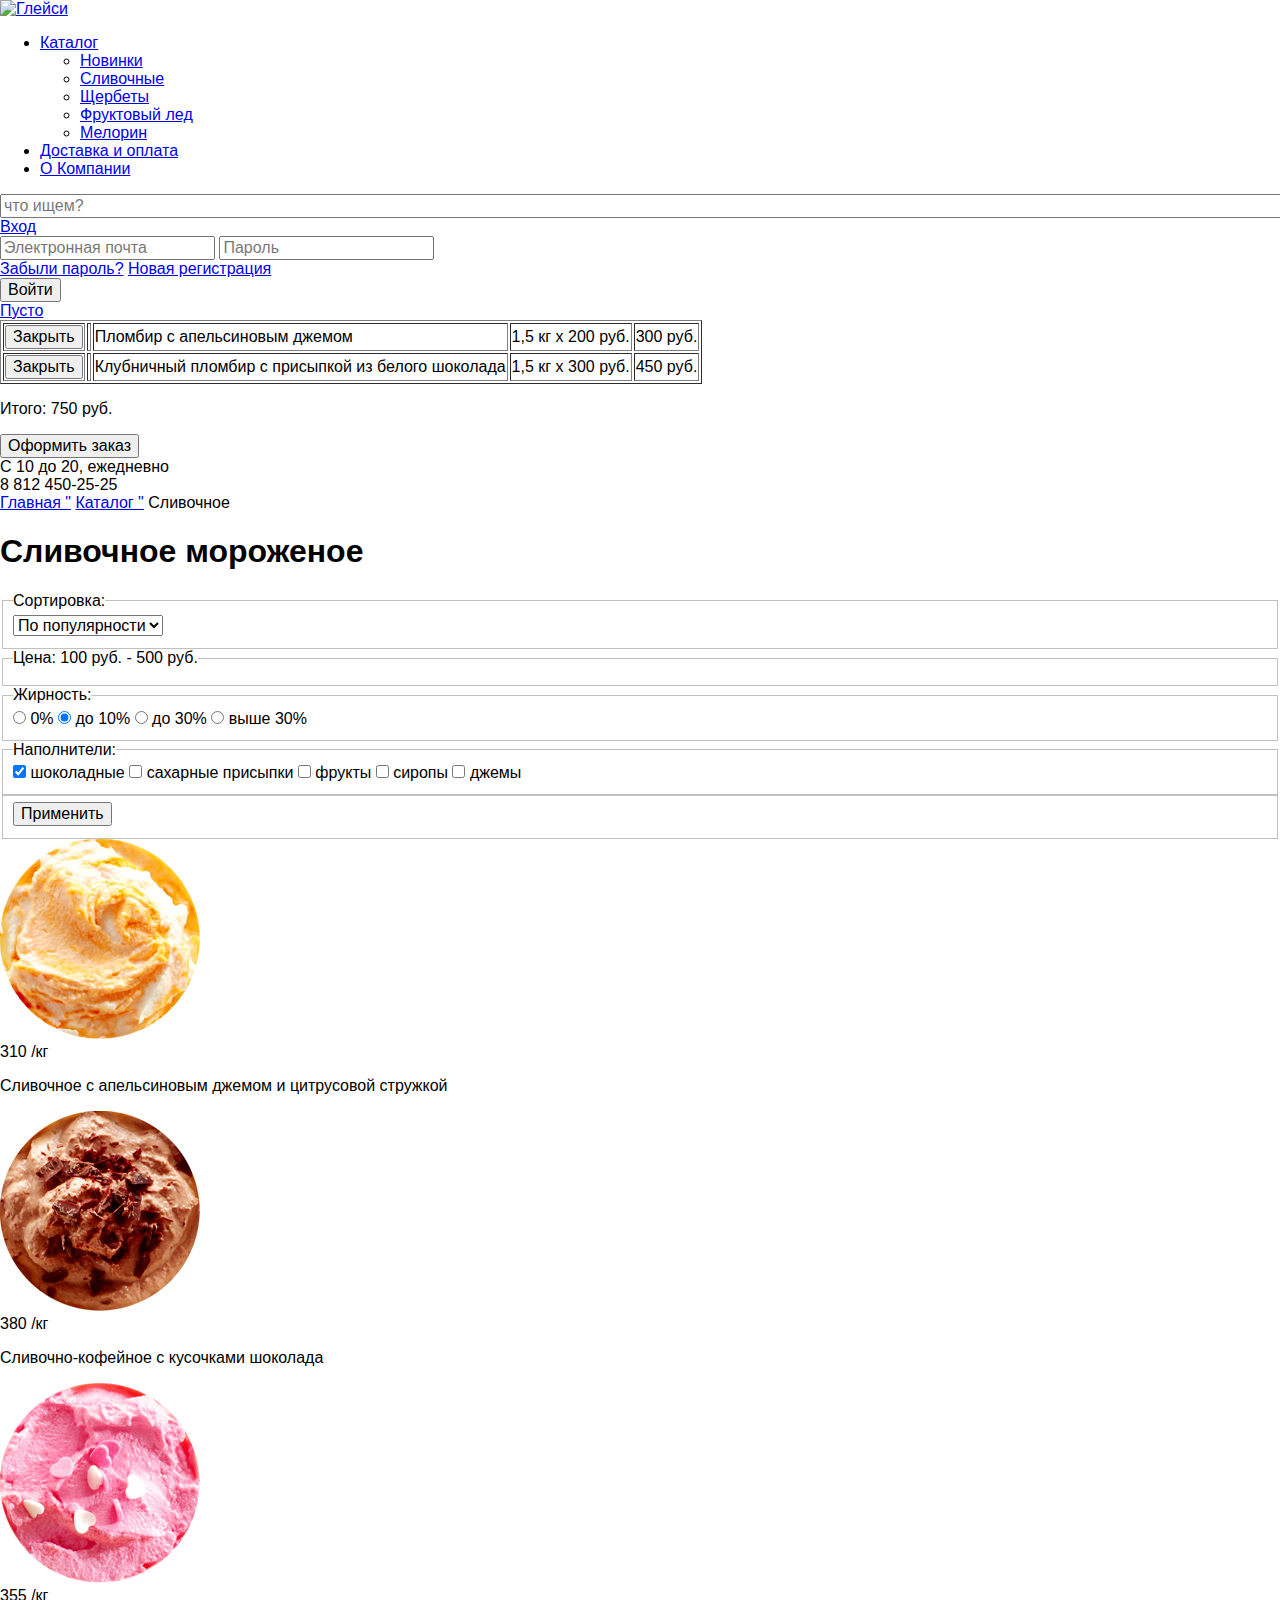
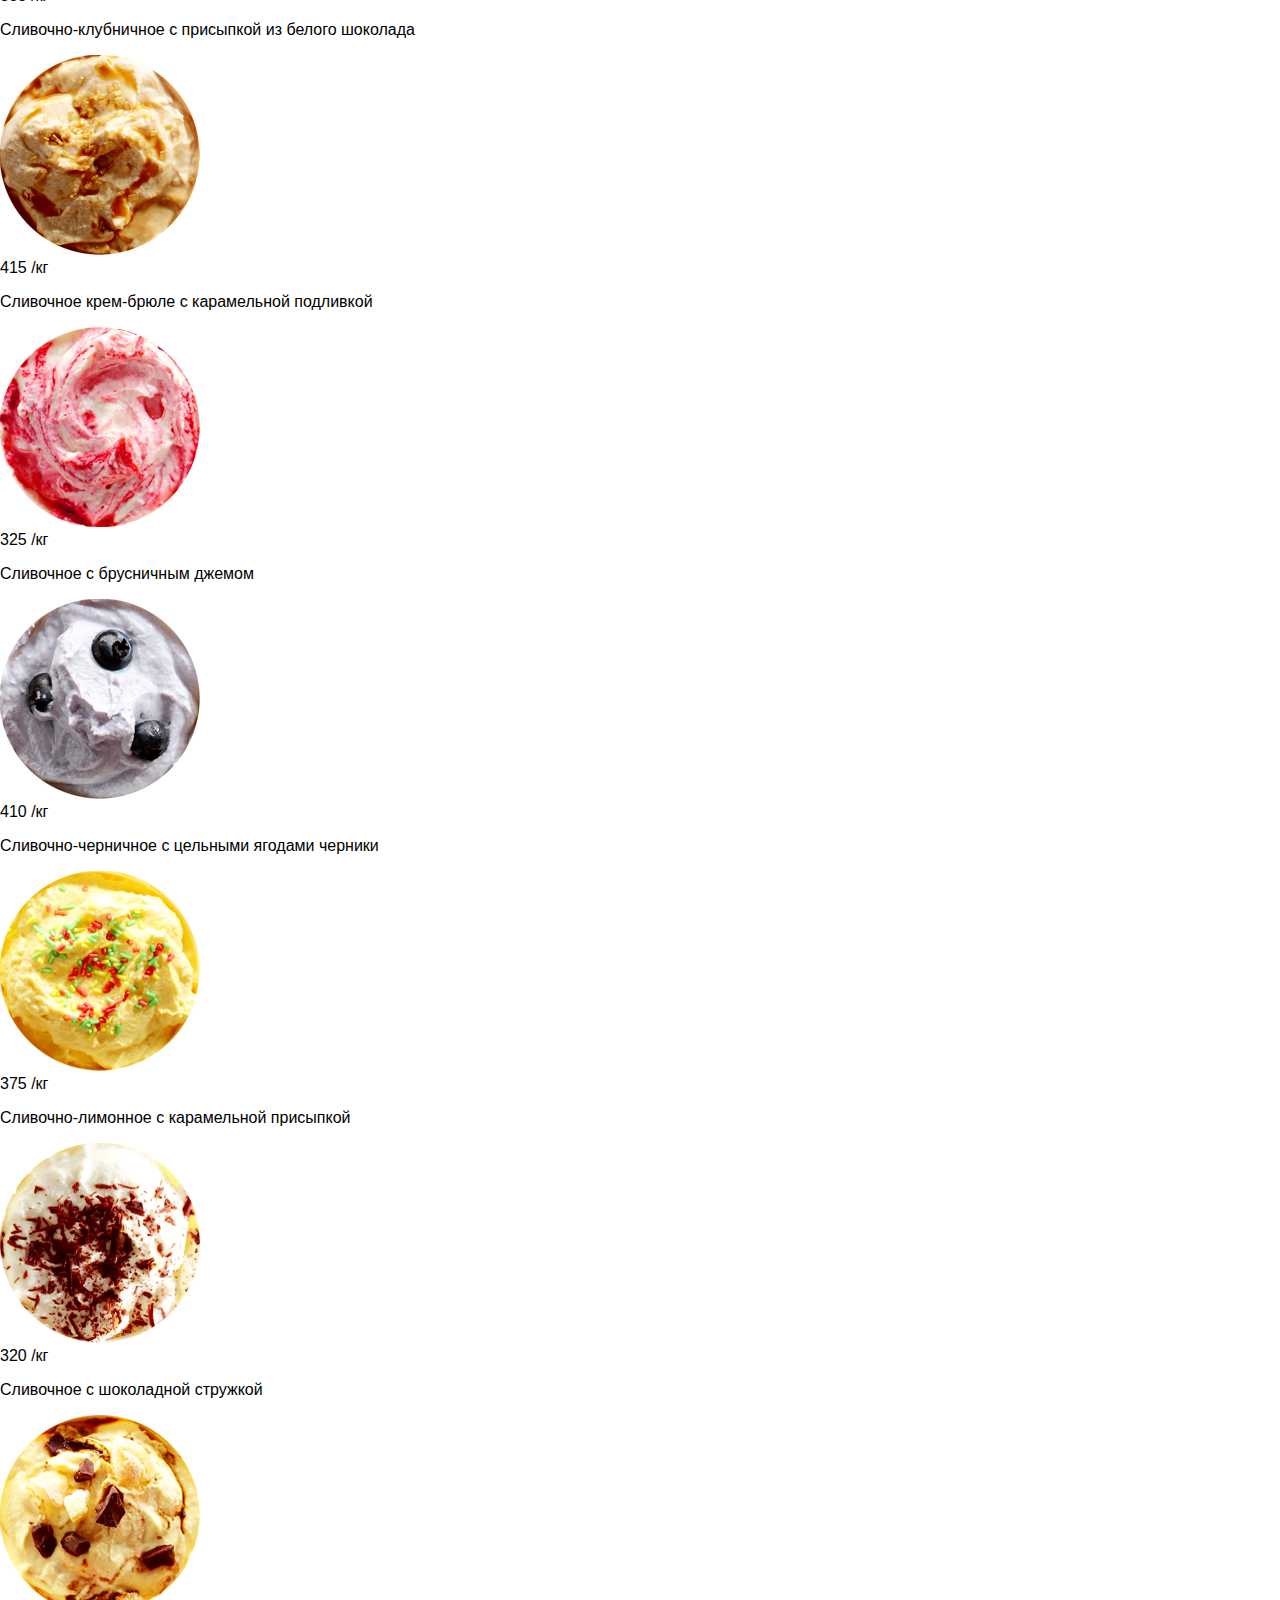
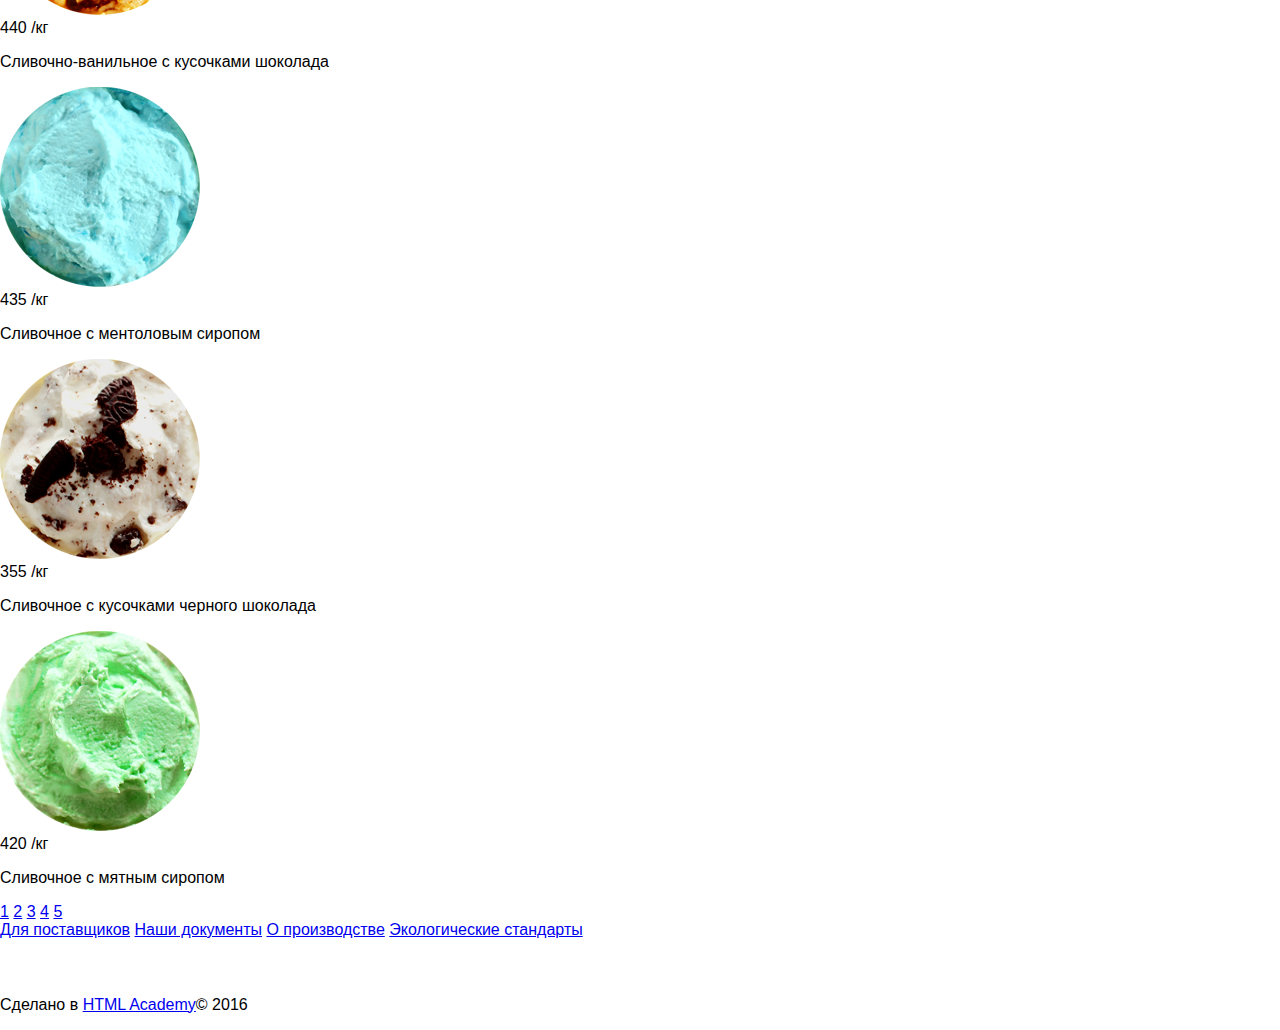
==== commit 46cea0f3: "Финал 18.05" ====
--- a/catalog.html
+++ b/catalog.html
@@ -4,7 +4,8 @@
     <meta charset="utf-8">
     <title>gllacy-catalog</title>
     <link href="https://fonts.googleapis.com/css?family=Roboto:400,500,700,900&amp;subset=latin,cyrillic" rel="stylesheet" type="text/css">
-    <link href="css/style.css" rel="stylesheet">
+    <link href="css/normalize.css" rel="stylesheet">
+    <link href="css/style.min" rel="stylesheet">
   </head>
   <body>
 
